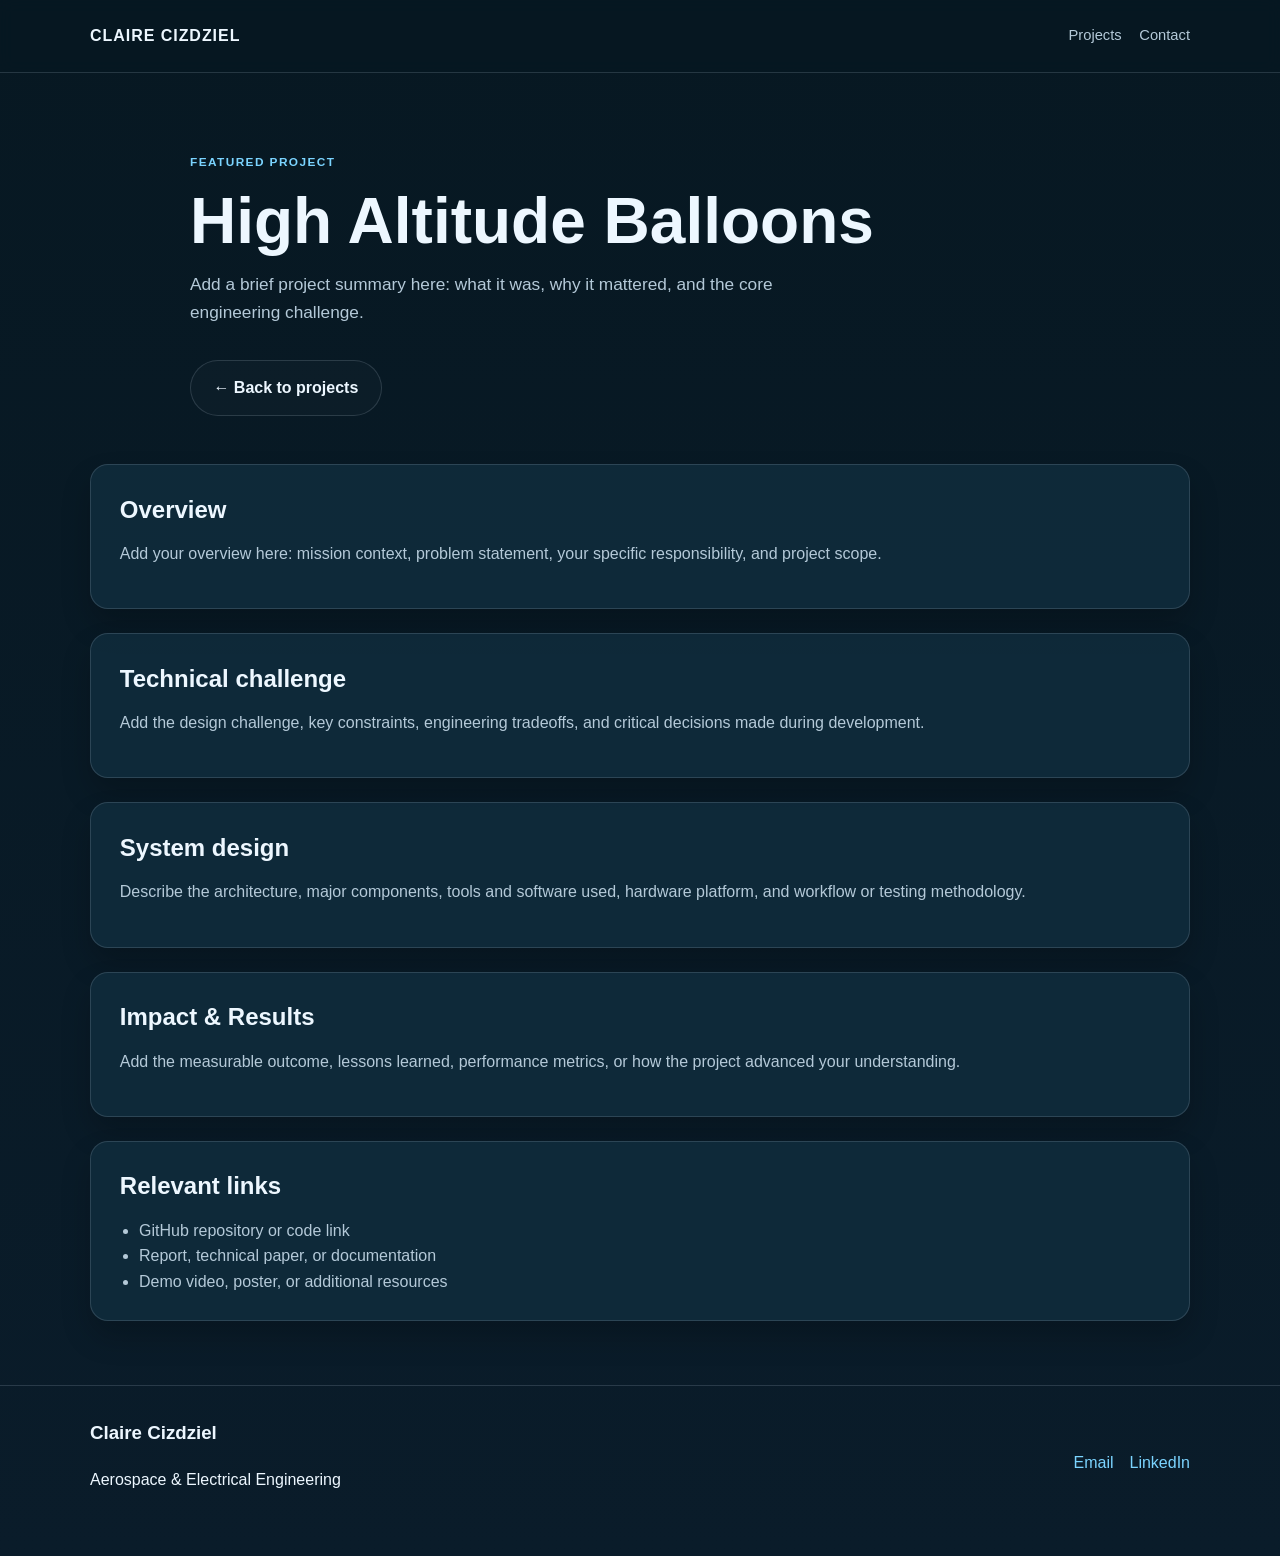
==== projects/high-altitude-balloons.html @ c499503e "project pages" ====
<!DOCTYPE html>
<html lang="en">
  <head>
    <meta charset="UTF-8" />
    <meta name="viewport" content="width=device-width, initial-scale=1.0" />
    <title>High Altitude Balloons | Claire Cizdziel</title>
    <link rel="stylesheet" href="../styles.css" />
  </head>
  <body class="project-detail-page">
    <header class="topbar">
      <div class="container nav">
        <a href="../index.html" class="brand">Claire Cizdziel</a>
        <nav class="nav-links" aria-label="Main navigation">
          <a href="../index.html#projects">Projects</a>
          <a href="../index.html#contact">Contact</a>
        </nav>
      </div>
    </header>

    <main>
      <!-- PROJECT HERO SECTION -->
      <section class="project-hero">
        <div class="container project-hero-inner">
          <p class="eyebrow">Featured Project</p>
          <h1>High Altitude Balloons</h1>
          <p class="project-summary">
            Add a brief project summary here: what it was, why it mattered, and the core engineering challenge.
          </p>
          <a class="btn btn-secondary back-link" href="../index.html#projects">← Back to projects</a>
        </div>
      </section>

      <!-- PROJECT CONTENT SECTIONS -->
      <section class="container project-content">
        <!-- OVERVIEW BLOCK -->
        <article class="content-block">
          <h2>Overview</h2>
          <p>
            Add your overview here: mission context, problem statement, your specific responsibility, and project scope.
          </p>
        </article>

        <!-- TECHNICAL CHALLENGE BLOCK -->
        <article class="content-block">
          <h2>Technical challenge</h2>
          <p>
            Add the design challenge, key constraints, engineering tradeoffs, and critical decisions made during development.
          </p>
        </article>

        <!-- SYSTEM DESIGN BLOCK -->
        <article class="content-block">
          <h2>System design</h2>
          <p>
            Describe the architecture, major components, tools and software used, hardware platform, and workflow or testing methodology.
          </p>
        </article>

        <!-- IMPACT & RESULTS BLOCK -->
        <article class="content-block">
          <h2>Impact &amp; Results</h2>
          <p>
            Add the measurable outcome, lessons learned, performance metrics, or how the project advanced your understanding.
          </p>
        </article>

        <!-- RELEVANT LINKS BLOCK -->
        <article class="content-block">
          <h2>Relevant links</h2>
          <ul>
            <li>GitHub repository or code link</li>
            <li>Report, technical paper, or documentation</li>
            <li>Demo video, poster, or additional resources</li>
          </ul>
        </article>
      </section>
    </main>

    <footer id="contact">
      <div class="container footer-row">
        <div>
          <h3>Claire Cizdziel</h3>
          <p>Aerospace &amp; Electrical Engineering</p>
        </div>

        <div class="contact-links">
          <a href="mailto:clairecizdziel@gmail.com">Email</a>
          <a href="https://www.linkedin.com/in/claire-cizdziel/" target="_blank" rel="noreferrer">LinkedIn</a>
        </div>
      </div>
    </footer>
  </body>
</html>
---- styles.css ----
:root {
  --bg: #071822;
  --bg-soft: #0d2230;
  --panel: #102b3b;
  --panel-alt: #15364a;
  --text: #edf7ff;
  --muted: #b4c9d8;
  --line: rgba(180, 201, 216, 0.18);
  --primary: #7bd4ff;
  --primary-strong: #57b7e8;
  --accent: #ffbf75;
  --shadow: rgba(0, 0, 0, 0.2);
}

* {
  box-sizing: border-box;
}

html {
  scroll-behavior: smooth;
}

body {
  margin: 0;
  font-family: Arial, Helvetica, sans-serif;
  background: linear-gradient(180deg, var(--bg) 0%, #0a1c2a 100%);
  color: var(--text);
  line-height: 1.6;
}

img {
  max-width: 100%;
  display: block;
}

p,
ul,
h1,
h2,
h3 {
  margin-top: 0;
}

a {
  color: var(--primary);
  text-decoration: none;
}

a:hover {
  text-decoration: underline;
}

.container {
  width: min(1100px, calc(100% - 2rem));
  margin: 0 auto;
}

.topbar {
  position: sticky;
  top: 0;
  z-index: 20;
  background: rgba(7, 24, 34, 0.85);
  border-bottom: 1px solid var(--line);
  backdrop-filter: blur(8px);
}

.nav {
  display: flex;
  justify-content: space-between;
  align-items: center;
  min-height: 72px;
  gap: 1rem;
}

.brand {
  font-size: 1rem;
  font-weight: 700;
  letter-spacing: 0.06em;
  text-transform: uppercase;
  color: var(--text);
}

.nav-links {
  display: flex;
  flex-wrap: wrap;
  gap: 1.1rem;
}

.nav-links a {
  color: var(--muted);
  font-size: 0.92rem;
}

.section {
  padding: 4.5rem 0;
}

.section-alt {
  background: rgba(16, 43, 59, 0.45);
}

.section-header {
  margin-bottom: 2rem;
}

.eyebrow {
  margin-bottom: 0.55rem;
  font-size: 0.74rem;
  letter-spacing: 0.12em;
  text-transform: uppercase;
  color: var(--primary);
  font-weight: 700;
}

h1 {
  font-size: clamp(2.4rem, 5vw, 4.25rem);
  line-height: 1.05;
  margin-bottom: 1rem;
}

h2 {
  font-size: clamp(2rem, 3vw, 2.8rem);
  margin-bottom: 0.5rem;
}

.lead {
  font-size: 1.08rem;
  color: var(--muted);
  max-width: 58ch;
}

.hero {
  padding: 5rem 0 4rem;
}

.hero-grid {
  display: grid;
  grid-template-columns: 1.5fr 0.9fr;
  gap: 2rem;
  align-items: center;
}

.hero-actions {
  display: flex;
  flex-wrap: wrap;
  gap: 1rem;
  margin: 2rem 0 1.4rem;
}

.btn {
  display: inline-flex;
  align-items: center;
  justify-content: center;
  padding: 0.9rem 1.4rem;
  border-radius: 999px;
  font-weight: 700;
  transition: transform 0.15s ease;
}

.btn:hover {
  transform: translateY(-1px);
  text-decoration: none;
}

.btn-primary {
  background: linear-gradient(135deg, var(--primary), var(--primary-strong));
  color: #06222e;
}

.btn-secondary {
  border: 1px solid var(--line);
  color: var(--text);
  background: rgba(255, 255, 255, 0.02);
}

.chip-list {
  list-style: none;
  margin: 0;
  padding: 0;
  display: flex;
  flex-wrap: wrap;
  gap: 0.7rem;
}

.chip-list li {
  border: 1px solid rgba(123, 212, 255, 0.2);
  background: rgba(123, 212, 255, 0.08);
  padding: 0.45rem 0.8rem;
  border-radius: 999px;
  color: var(--text);
  font-size: 0.84rem;
}

.profile-card,
.info-card,
.project-card,
.paper-card,
.timeline-item {
  background: rgba(16, 43, 59, 0.92);
  border: 1px solid var(--line);
  border-radius: 18px;
  box-shadow: 0 16px 30px var(--shadow);
}

.profile-card {
  padding: 1rem;
}

.profile-photo {
  border-radius: 16px;
  overflow: hidden;
  background: #0d2230;
  margin-bottom: 1rem;
}

.profile-photo img {
  width: 100%;
  height: 100%;
  object-fit: cover;
}

.mini-bio {
  padding: 0.2rem 0.4rem 0.5rem;
}

.about-grid {
  display: grid;
  grid-template-columns: repeat(3, minmax(0, 1fr));
  gap: 1.2rem;
}

.info-card {
  padding: 1.5rem;
}

.info-card ul {
  margin: 0.8rem 0 0 1.1rem;
  padding: 0;
  color: var(--muted);
}

.timeline {
  display: grid;
  gap: 1.2rem;
}

.timeline-item {
  display: grid;
  grid-template-columns: 180px 1fr;
  gap: 1rem;
  padding: 1.5rem;
}

.timeline-date {
  color: var(--primary);
  font-weight: 700;
}

.meta {
  color: var(--muted);
  font-size: 0.9rem;
  margin-top: -0.2rem;
}

.timeline-item p {
  color: var(--muted);
}

.project-grid {
  display: grid;
  grid-template-columns: repeat(3, minmax(0, 1fr));
  gap: 1.2rem;
}

.project-card {
  padding: 1.5rem;
}

.tag {
  display: inline-block;
  padding: 0.35rem 0.7rem;
  border-radius: 999px;
  font-size: 0.72rem;
  letter-spacing: 0.05em;
  text-transform: uppercase;
  border: 1px solid rgba(255, 191, 117, 0.25);
  background: rgba(255, 191, 117, 0.08);
  color: var(--accent);
  margin-bottom: 0.9rem;
}

.project-card p,
.project-card li,
.paper-card p {
  color: var(--muted);
}

.project-card ul {
  margin: 1rem 0 0 1.1rem;
  padding: 0;
}

.project-links {
  display: flex;
  gap: 1rem;
  margin-top: 1rem;
  flex-wrap: wrap;
}

.paper-list {
  display: grid;
  gap: 1rem;
}

.paper-card {
  padding: 1.3rem 1.5rem;
  display: grid;
  grid-template-columns: 160px 1fr auto;
  gap: 1rem;
  align-items: center;
}

.paper-year {
  color: var(--primary);
  font-weight: 700;
}

/* ========== PROJECT DETAIL PAGE STYLES ========== */
.project-detail-page {
  background: linear-gradient(180deg, var(--bg) 0%, #0a1c2a 100%);
  color: var(--text);
}

.project-hero {
  padding: 5rem 0 3rem;
}

.project-hero-inner {
  max-width: 900px;
}

.project-hero .eyebrow {
  margin-bottom: 1rem;
}

.project-hero h1 {
  margin-bottom: 1rem;
}

.project-summary {
  color: var(--muted);
  font-size: 1.08rem;
  max-width: 70ch;
}

.project-content {
  display: grid;
  gap: 1.5rem;
  padding-bottom: 4rem;
}

.content-block {
  background: rgba(16, 43, 59, 0.92);
  border: 1px solid var(--line);
  border-radius: 18px;
  box-shadow: 0 16px 30px var(--shadow);
  padding: 1.6rem 1.8rem;
}

.content-block h2 {
  font-size: 1.5rem;
  margin-bottom: 0.75rem;
  color: var(--text);
}

.content-block p,
.content-block li {
  color: var(--muted);
}

.content-block ul {
  margin: 0.75rem 0 0 1.2rem;
  padding: 0;
}

.back-link {
  display: inline-block;
  margin-top: 1rem;
}
/* ========== END PROJECT DETAIL PAGE STYLES ========== */

footer {
  padding: 2rem 0 3rem;
  border-top: 1px solid var(--line);
}

.footer-row {
  display: flex;
  justify-content: space-between;
  align-items: center;
  gap: 1rem;
  flex-wrap: wrap;
}

.contact-links {
  display: flex;
  gap: 1rem;
  flex-wrap: wrap;
}

@media (max-width: 860px) {
  .hero-grid,
  .about-grid,
  .project-grid,
  .paper-card,
  .timeline-item {
    grid-template-columns: 1fr;
  }

  .nav {
    flex-direction: column;
    justify-content: center;
    padding: 1rem 0;
  }

  .nav-links {
    justify-content: center;
  }

  .hero {
    padding-top: 3.5rem;
  }
}
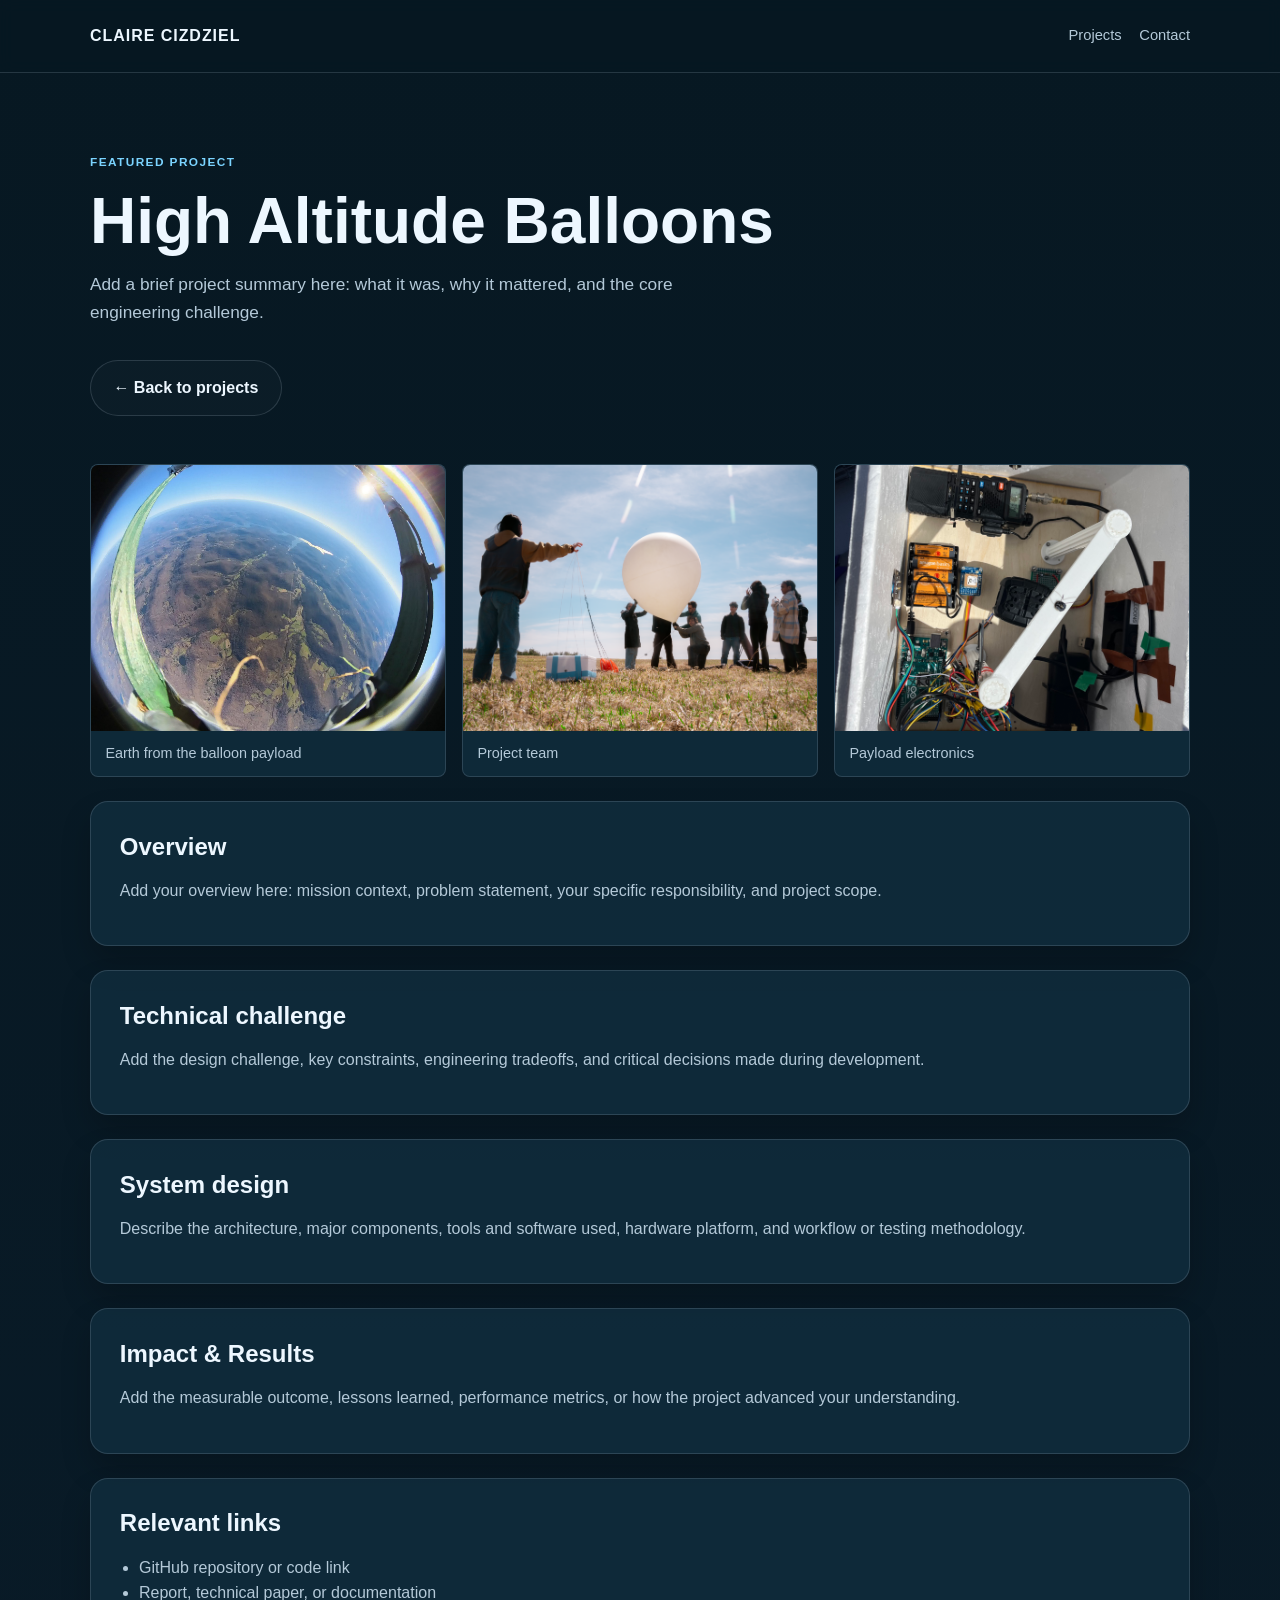
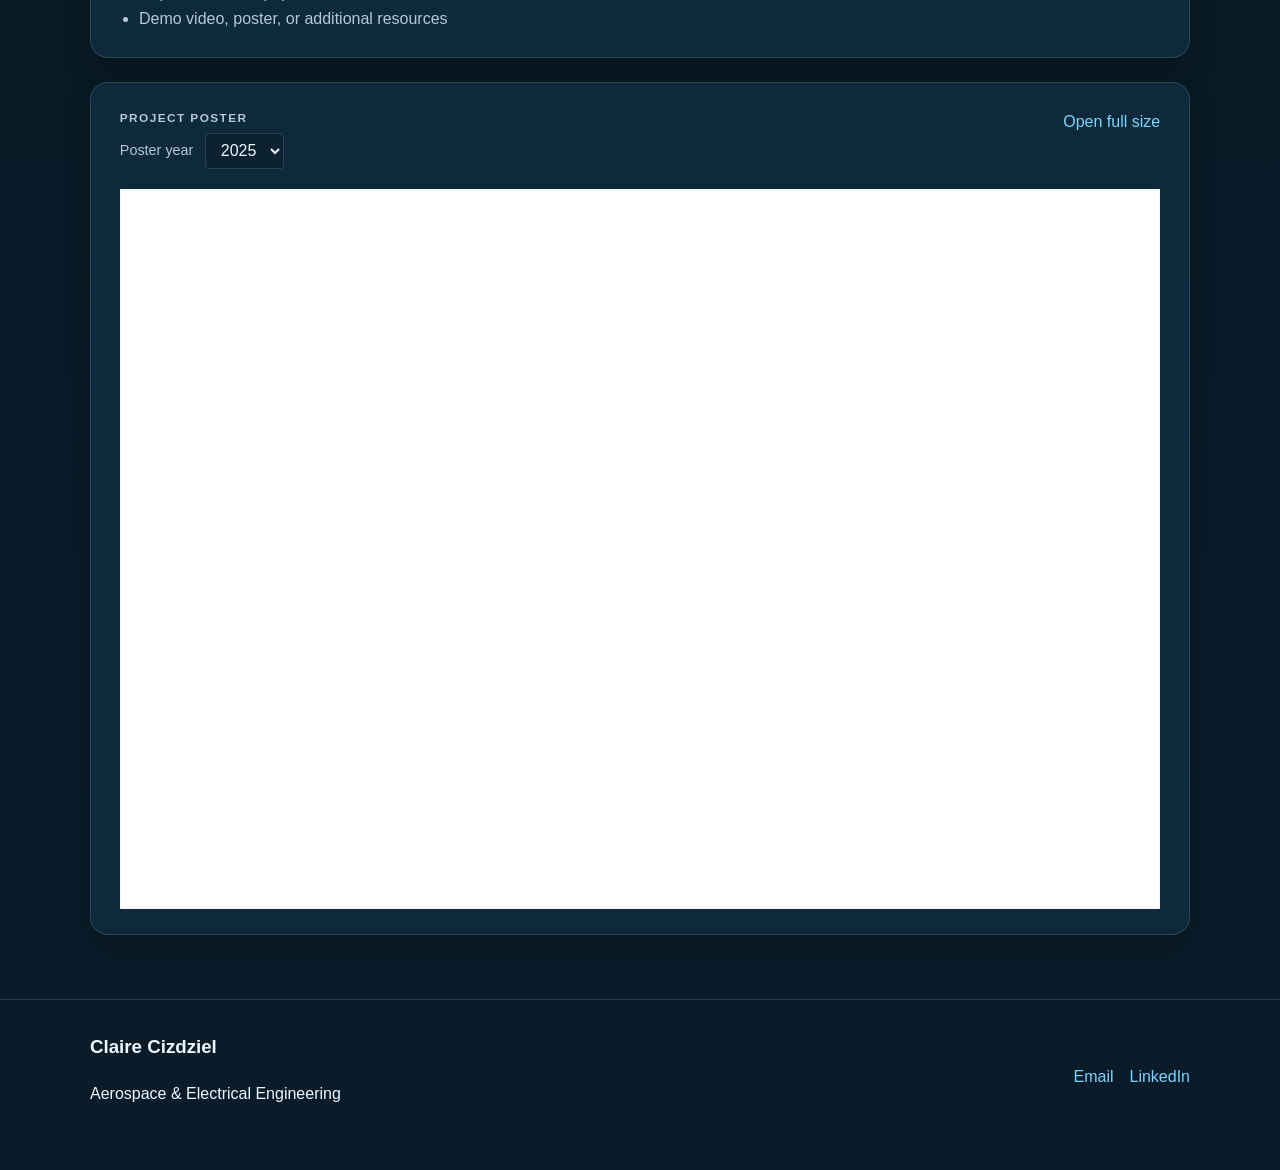
==== commit 3b089be9: "Updates to all" ====
--- a/projects/high-altitude-balloons.html
+++ b/projects/high-altitude-balloons.html
@@ -32,6 +32,21 @@
 
       <!-- PROJECT CONTENT SECTIONS -->
       <section class="container project-content">
+        <section class="project-gallery" aria-label="High altitude balloon project photos">
+          <figure>
+            <img src="../files/Portfolio%20images/Ballons_space.JPEG" alt="View of Earth from the high-altitude balloon payload" loading="lazy" />
+            <figcaption>Earth from the balloon payload</figcaption>
+          </figure>
+          <figure>
+            <img src="../files/Portfolio%20images/Balloons_team.jpg" alt="High-altitude balloon project team" loading="lazy" />
+            <figcaption>Project team</figcaption>
+          </figure>
+          <figure>
+            <img src="../files/Portfolio%20images/Balloons_payload.jpeg" alt="Electronics and payload assembly for the balloon project" loading="lazy" />
+            <figcaption>Payload electronics</figcaption>
+          </figure>
+        </section>
+
         <!-- OVERVIEW BLOCK -->
         <article class="content-block">
           <h2>Overview</h2>
@@ -73,6 +88,30 @@
             <li>Demo video, poster, or additional resources</li>
           </ul>
         </article>
+
+        <article class="content-block poster-block">
+          <div class="poster-heading balloon-poster-heading">
+            <div class="balloon-poster-heading-main">
+              <p class="eyebrow">Project Poster</p>
+              <div class="poster-controls">
+              <label for="balloon-poster-year">Poster year</label>
+              <select id="balloon-poster-year">
+                <option value="../files/Portfolio%20files/Balloons%20Spaceposium%20Poster%202024.pptx.pdf">2024</option>
+                <option value="../files/Portfolio%20files/Balloons_Poster_2025.pptx.pdf" selected>2025</option>
+              </select>
+              </div>
+            </div>
+            <div class="poster-controls">
+              <a id="balloon-poster-open" href="../files/Portfolio%20files/Balloons_Poster_2025.pptx.pdf#toolbar=0&amp;navpanes=0&amp;view=Fit" target="_blank" rel="noreferrer">Open full size</a>
+            </div>
+          </div>
+          <iframe
+            class="poster-viewer"
+            id="balloon-poster-viewer"
+            src="../files/Portfolio%20files/Balloons_Poster_2025.pptx.pdf#toolbar=0&amp;navpanes=0&amp;view=Fit"
+            title="2025 high altitude balloon project poster"
+          ></iframe>
+        </article>
       </section>
     </main>
 
@@ -89,5 +128,17 @@
         </div>
       </div>
     </footer>
+    <script>
+      const posterYear = document.getElementById("balloon-poster-year");
+      const posterViewer = document.getElementById("balloon-poster-viewer");
+      const posterOpen = document.getElementById("balloon-poster-open");
+
+      posterYear.addEventListener("change", () => {
+        const posterUrl = `${posterYear.value}#toolbar=0&navpanes=0&view=Fit`;
+        posterViewer.src = posterUrl;
+        posterViewer.title = `${posterYear.selectedOptions[0].textContent} high altitude balloon project poster`;
+        posterOpen.href = posterUrl;
+      });
+    </script>
   </body>
 </html>
--- a/styles.css
+++ b/styles.css
@@ -112,6 +112,11 @@
   font-weight: 700;
 }
 
+.section-header .eyebrow,
+.focus-areas .eyebrow {
+  font-size: calc(0.74rem + 2px);
+}
+
 h1 {
   font-size: clamp(2.4rem, 5vw, 4.25rem);
   line-height: 1.05;
@@ -130,21 +135,53 @@
 }
 
 .hero {
-  padding: 5rem 0 4rem;
+  position: relative;
+  isolation: isolate;
+  overflow: hidden;
+  padding: 5.5rem 0 4.5rem;
+  border-bottom: 1px solid var(--line);
+  background:
+    linear-gradient(rgba(7, 24, 34, 0.48), rgba(7, 24, 34, 0.48)),
+    url("files/Portfolio%20images/SLIC_banner.JPG") center 58% / cover no-repeat;
+}
+
+.hero::before {
+  position: absolute;
+  z-index: -1;
+  inset: 0;
+  content: "";
+  background-image:
+    repeating-linear-gradient(90deg, transparent 0 79px, rgba(180, 220, 235, 0.045) 80px),
+    repeating-linear-gradient(0deg, transparent 0 39px, rgba(180, 220, 235, 0.035) 40px);
 }
 
 .hero-grid {
   display: grid;
-  grid-template-columns: 1.5fr 0.9fr;
-  gap: 2rem;
+  grid-template-columns: 1fr;
+  justify-items: center;
   align-items: center;
 }
 
+.hero-copy {
+  max-width: 900px;
+  text-align: center;
+}
+
+.hero-copy h1 {
+  margin-bottom: 0.7rem;
+}
+
+.hero-copy .lead {
+  max-width: none;
+  margin-bottom: 0;
+}
+
 .hero-actions {
   display: flex;
   flex-wrap: wrap;
-  gap: 1rem;
-  margin: 2rem 0 1.4rem;
+  justify-content: center;
+  gap: 1rem;
+  margin: 2rem 0 0;
 }
 
 .btn {
@@ -223,14 +260,78 @@
   padding: 0.2rem 0.4rem 0.5rem;
 }
 
-.about-grid {
-  display: grid;
-  grid-template-columns: repeat(3, minmax(0, 1fr));
-  gap: 1.2rem;
+.about-copy {
+  color: var(--muted);
+}
+
+.about-copy ul {
+  margin: 0.5rem 0 0 1.2rem;
+  padding: 0;
 }
 
 .info-card {
   padding: 1.5rem;
+}
+
+.focus-areas {
+  margin-top: 4.5rem;
+}
+
+.focus-areas .eyebrow {
+  margin-bottom: 1rem;
+}
+
+.focus-area-grid {
+  display: grid;
+  grid-template-columns: repeat(4, minmax(0, 1fr));
+  gap: 1rem;
+}
+
+.focus-area {
+  min-width: 0;
+  padding: 1.35rem 1.1rem;
+  border: 1px solid var(--line);
+  border-radius: 12px;
+  background: rgba(16, 43, 59, 0.92);
+  box-shadow: 0 12px 24px var(--shadow);
+}
+
+.focus-icon {
+  display: block;
+  width: 2rem;
+  height: 2rem;
+  margin-bottom: 1rem;
+  fill: none;
+  stroke: var(--primary);
+  stroke-linecap: round;
+  stroke-linejoin: round;
+  stroke-width: 4;
+}
+
+.focus-area:nth-child(2) .focus-icon {
+  stroke-width: 2;
+}
+
+.focus-area h4 {
+  margin: 0 0 0.45rem;
+  color: var(--text);
+  font-size: 1rem;
+}
+
+.focus-area p {
+  margin: 0;
+  color: var(--muted);
+  font-size: 0.9rem;
+  overflow-wrap: anywhere;
+}
+
+.focus-area:nth-child(even) .focus-icon {
+  color: var(--accent);
+  stroke: var(--accent);
+}
+
+.focus-area:nth-child(even) h4 {
+  color: var(--text);
 }
 
 .info-card ul {
@@ -268,7 +369,7 @@
 
 .project-grid {
   display: grid;
-  grid-template-columns: repeat(3, minmax(0, 1fr));
+  grid-template-columns: repeat(2, minmax(0, 1fr));
   gap: 1.2rem;
 }
 
@@ -295,6 +396,18 @@
   color: var(--muted);
 }
 
+.paper-skills {
+  margin-top: 1rem;
+}
+
+.paper-skills h4 {
+  margin: 0 0 0.6rem;
+  font-size: 0.78rem;
+  letter-spacing: 0.08em;
+  text-transform: uppercase;
+  color: var(--accent);
+}
+
 .project-card ul {
   margin: 1rem 0 0 1.1rem;
   padding: 0;
@@ -315,7 +428,7 @@
 .paper-card {
   padding: 1.3rem 1.5rem;
   display: grid;
-  grid-template-columns: 160px 1fr auto;
+  grid-template-columns: minmax(0, 1fr) auto;
   gap: 1rem;
   align-items: center;
 }
@@ -336,7 +449,7 @@
 }
 
 .project-hero-inner {
-  max-width: 900px;
+  max-width: none;
 }
 
 .project-hero .eyebrow {
@@ -357,6 +470,34 @@
   display: grid;
   gap: 1.5rem;
   padding-bottom: 4rem;
+}
+
+.project-gallery {
+  display: grid;
+  grid-template-columns: repeat(auto-fit, minmax(min(100%, 280px), 1fr));
+  gap: 1rem;
+}
+
+.project-gallery figure {
+  min-width: 0;
+  margin: 0;
+  overflow: hidden;
+  border: 1px solid var(--line);
+  border-radius: 8px;
+  background: rgba(16, 43, 59, 0.92);
+}
+
+.project-gallery img {
+  display: block;
+  width: 100%;
+  aspect-ratio: 4 / 3;
+  object-fit: cover;
+}
+
+.project-gallery figcaption {
+  padding: 0.7rem 0.9rem;
+  color: var(--muted);
+  font-size: 0.9rem;
 }
 
 .content-block {
@@ -387,6 +528,71 @@
   display: inline-block;
   margin-top: 1rem;
 }
+
+/* ========== PROJECT POSTER STYLES ========== */
+.poster-block {
+  overflow: hidden;
+}
+
+.poster-heading {
+  display: flex;
+  justify-content: space-between;
+  align-items: center;
+  flex-wrap: wrap;
+  gap: 1rem;
+  margin-bottom: 1.25rem;
+}
+
+.poster-controls {
+  display: flex;
+  align-items: center;
+  flex-wrap: wrap;
+  gap: 0.75rem;
+}
+
+.poster-controls label {
+  color: var(--muted);
+  font-size: 0.9rem;
+}
+
+.poster-controls select {
+  padding: 0.45rem 0.65rem;
+  border: 1px solid var(--line);
+  border-radius: 4px;
+  background: var(--bg-soft);
+  color: var(--text);
+  font: inherit;
+}
+
+.balloon-poster-heading {
+  align-items: flex-start;
+}
+
+.balloon-poster-heading-main .eyebrow {
+  margin-bottom: 0.45rem;
+}
+
+.balloon-poster-heading-main .poster-controls {
+  justify-content: flex-start;
+}
+
+.poster-heading .eyebrow {
+  margin-bottom: 0.35rem;
+}
+
+.poster-heading h2 {
+  margin-bottom: 0;
+}
+
+.poster-viewer {
+  display: block;
+  width: 100%;
+  height: min(75vw, 720px);
+  min-height: 420px;
+  border: 1px solid var(--line);
+  background: #ffffff;
+}
+/* ========== END PROJECT POSTER STYLES ========== */
 /* ========== END PROJECT DETAIL PAGE STYLES ========== */
 
 footer {
@@ -410,11 +616,13 @@
 
 @media (max-width: 860px) {
   .hero-grid,
-  .about-grid,
-  .project-grid,
   .paper-card,
   .timeline-item {
     grid-template-columns: 1fr;
+  }
+
+  .focus-area-grid {
+    grid-template-columns: repeat(2, minmax(0, 1fr));
   }
 
   .nav {
@@ -431,3 +639,13 @@
     padding-top: 3.5rem;
   }
 }
+
+@media (max-width: 520px) {
+  .focus-area-grid {
+    grid-template-columns: 1fr;
+  }
+
+  .project-grid {
+    grid-template-columns: 1fr;
+  }
+}
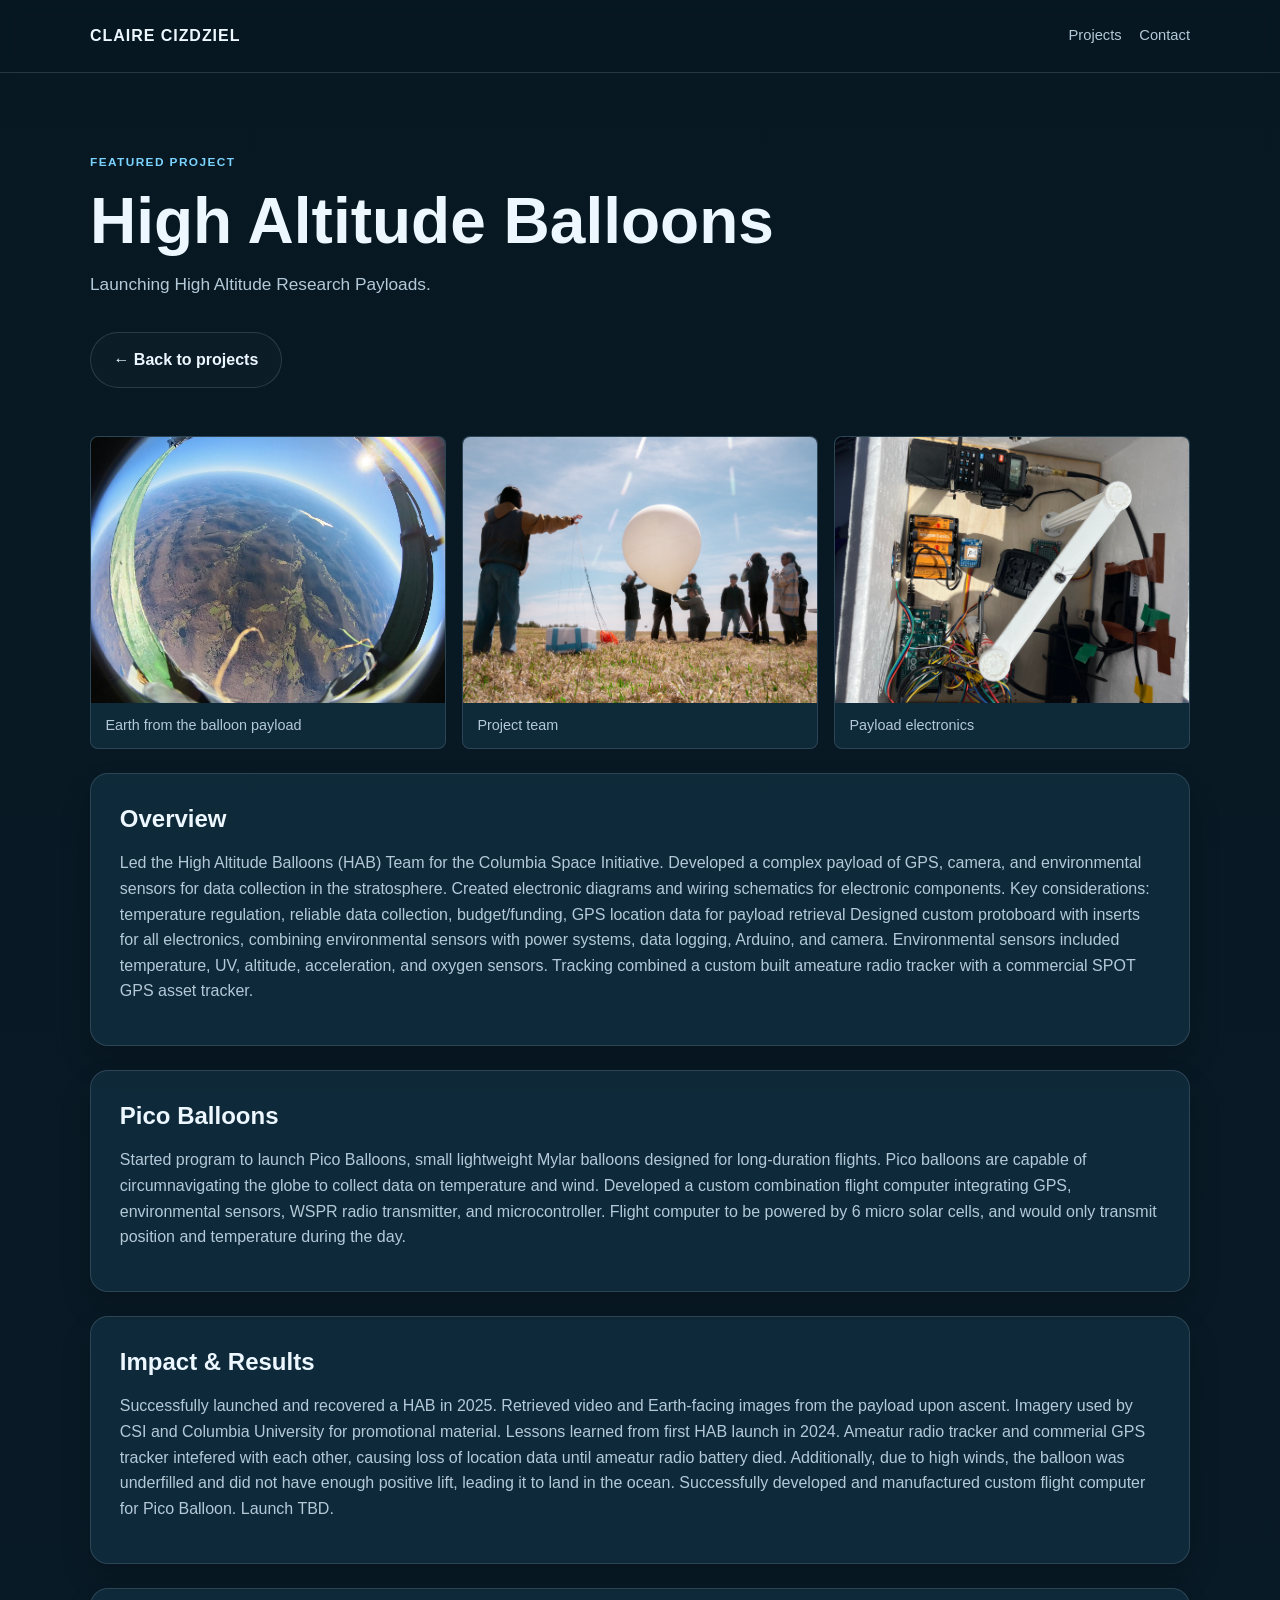
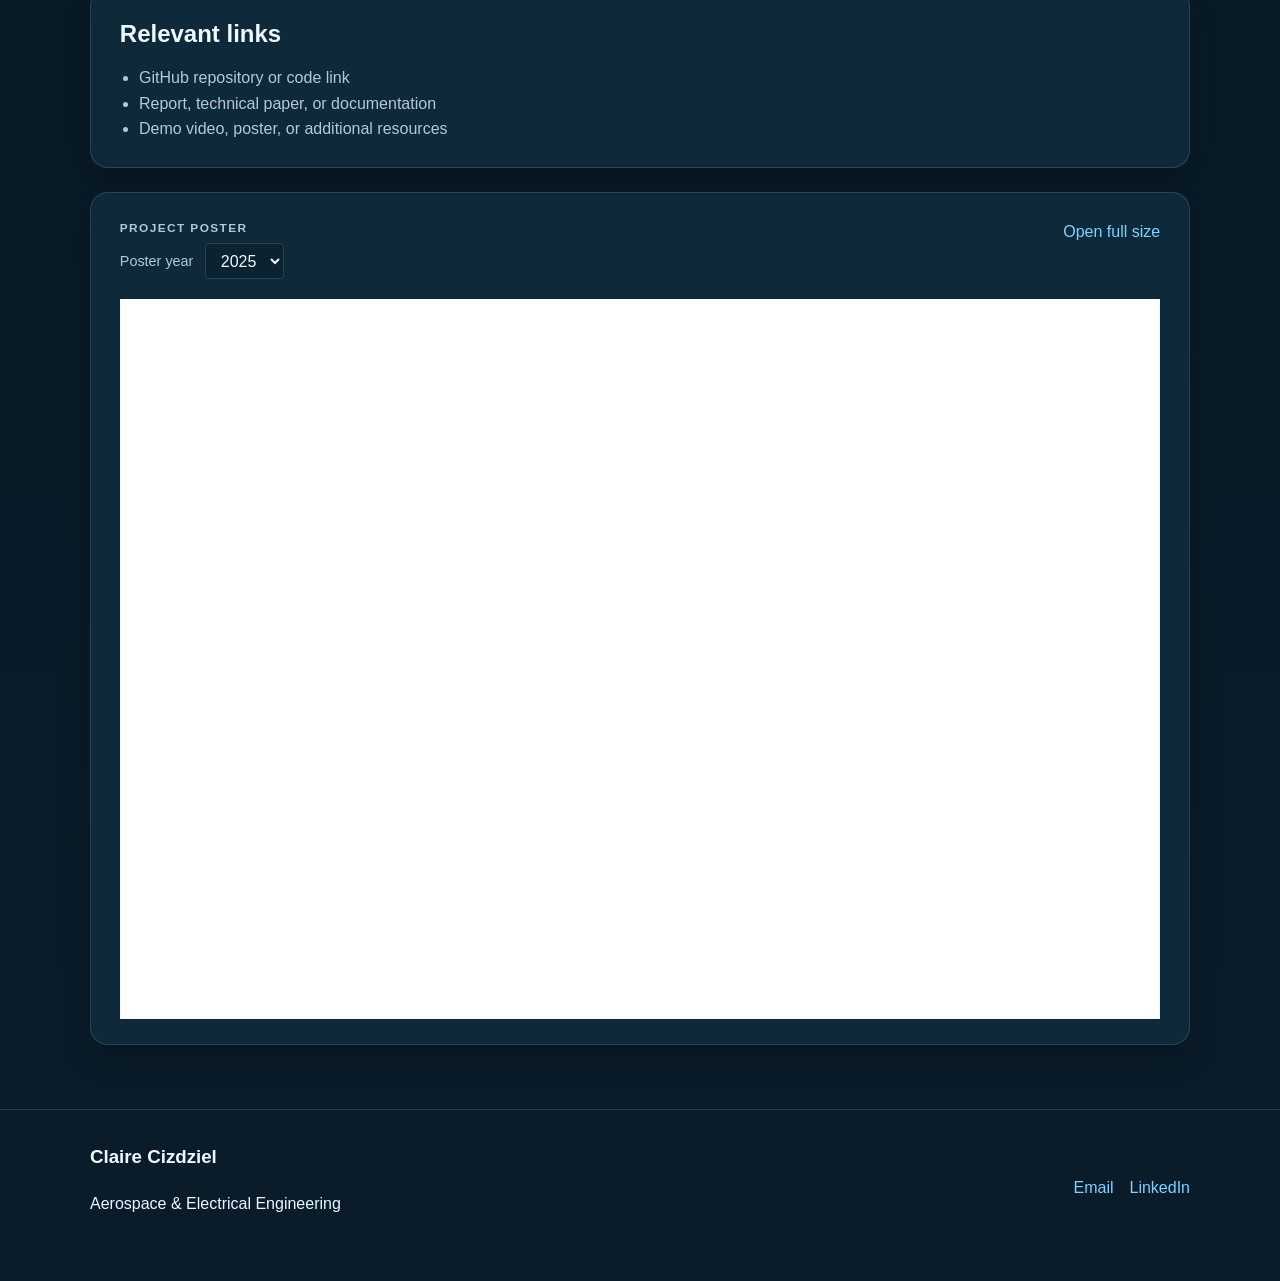
==== commit d6205ffd: "Projects" ====
--- a/projects/high-altitude-balloons.html
+++ b/projects/high-altitude-balloons.html
@@ -24,7 +24,7 @@
           <p class="eyebrow">Featured Project</p>
           <h1>High Altitude Balloons</h1>
           <p class="project-summary">
-            Add a brief project summary here: what it was, why it mattered, and the core engineering challenge.
+            Launching High Altitude Research Payloads.
           </p>
           <a class="btn btn-secondary back-link" href="../index.html#projects">← Back to projects</a>
         </div>
@@ -51,23 +51,24 @@
         <article class="content-block">
           <h2>Overview</h2>
           <p>
-            Add your overview here: mission context, problem statement, your specific responsibility, and project scope.
+            Led the High Altitude Balloons (HAB) Team for the Columbia Space Initiative. Developed a complex payload of GPS, camera, and 
+            environmental sensors for data collection in the stratosphere. Created electronic diagrams and wiring schematics for electronic components. 
+            Key considerations: temperature regulation, reliable data collection, budget/funding, GPS location data for payload retrieval
+            
+            Designed custom protoboard with inserts for all electronics, combining environmental sensors with power systems, data logging, Arduino, and camera.
+            Environmental sensors included temperature, UV, altitude, acceleration, and oxygen sensors. Tracking combined a custom built ameature radio tracker with 
+            a commercial SPOT GPS asset tracker.
           </p>
         </article>
 
-        <!-- TECHNICAL CHALLENGE BLOCK -->
+        <!-- PICO BLOCK -->
         <article class="content-block">
-          <h2>Technical challenge</h2>
+          <h2>Pico Balloons</h2>
           <p>
-            Add the design challenge, key constraints, engineering tradeoffs, and critical decisions made during development.
-          </p>
-        </article>
-
-        <!-- SYSTEM DESIGN BLOCK -->
-        <article class="content-block">
-          <h2>System design</h2>
-          <p>
-            Describe the architecture, major components, tools and software used, hardware platform, and workflow or testing methodology.
+            Started program to launch Pico Balloons, small lightweight Mylar balloons designed for long-duration flights.
+            Pico balloons are capable of circumnavigating the globe to collect data on temperature and wind.
+            Developed a custom combination flight computer integrating GPS, environmental sensors, WSPR radio transmitter, and microcontroller. 
+            Flight computer to be powered by 6 micro solar cells, and would only transmit position and temperature during the day. 
           </p>
         </article>
 
@@ -75,7 +76,11 @@
         <article class="content-block">
           <h2>Impact &amp; Results</h2>
           <p>
-            Add the measurable outcome, lessons learned, performance metrics, or how the project advanced your understanding.
+            Successfully launched and recovered a HAB in 2025. Retrieved video and Earth-facing images from the payload upon ascent. Imagery used by CSI and Columbia University for 
+            promotional material. Lessons learned from first HAB launch in 2024. Ameatur radio tracker and commerial GPS tracker intefered with each other, causing loss of location data until ameatur radio battery died. 
+            Additionally, due to high winds, the balloon was underfilled and did not have enough positive lift, leading it to land in the ocean.
+
+            Successfully developed and manufactured custom flight computer for Pico Balloon. Launch TBD.
           </p>
         </article>
 
